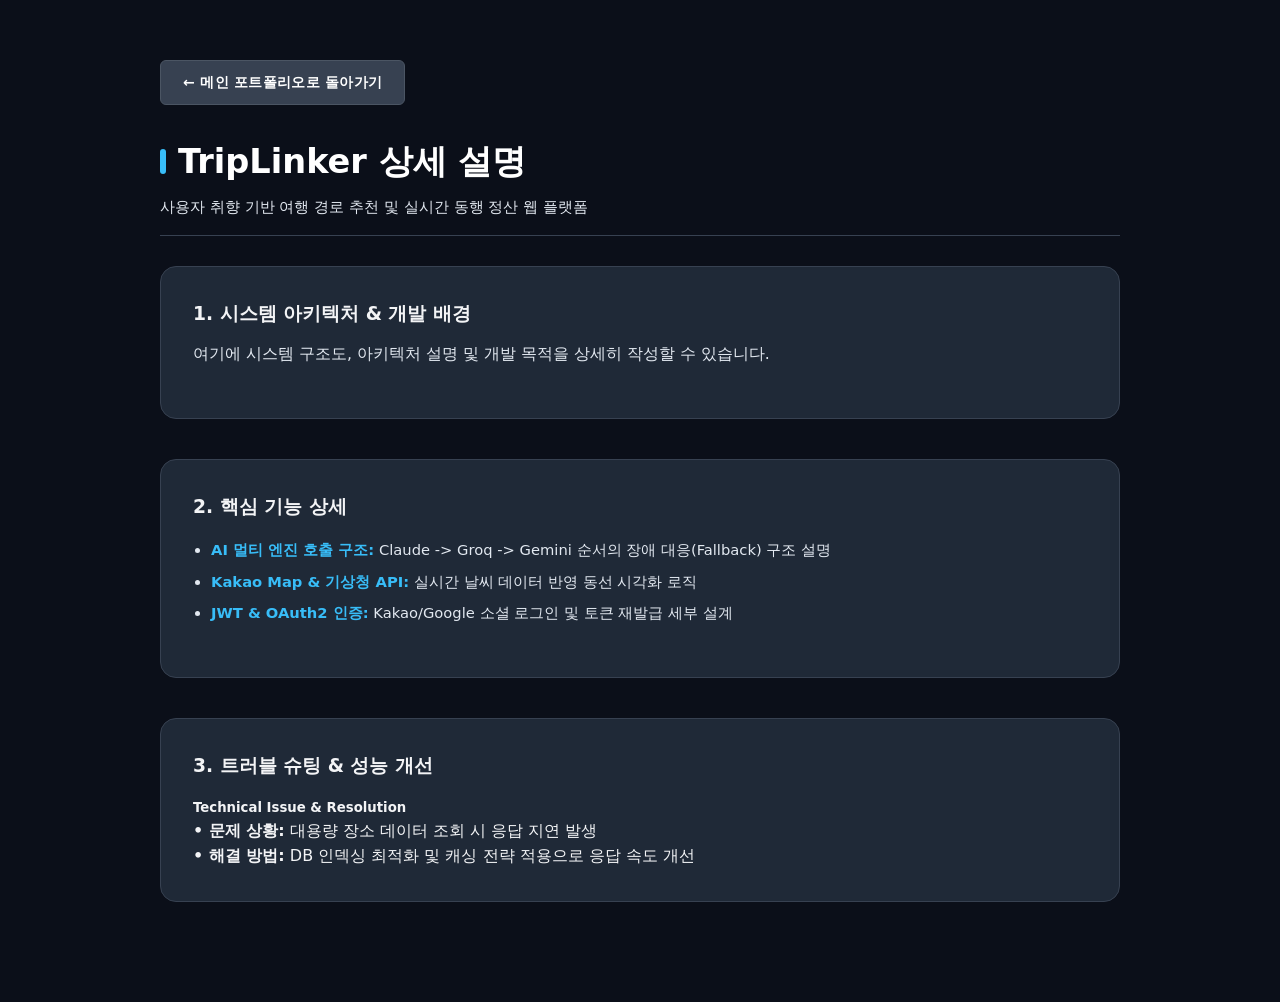
==== jangbogo-detail.html @ f726d792 "수정" ====
<!DOCTYPE html>
<html lang="ko">
<head>
    <meta charset="UTF-8">
    <meta name="viewport" content="width=device-width, initial-scale=1.0">
    <title>TripLinker 상세 설명 | 김재민</title>
    <link rel="stylesheet" href="css/style.css">
</head>
<body>

<div class="wrapper">
    <main style="max-width: 1000px; margin: 0 auto; padding: 60px 20px;">

        <!-- 돌아가기 버튼 -->
        <div style="margin-bottom: 30px;">
            <a href="index.html" class="btn btn-secondary" style="display: inline-flex; align-items: center; gap: 8px;">
                ← 메인 포트폴리오로 돌아가기
            </a>
        </div>

        <div class="content-header">
            <h2>TripLinker 상세 설명</h2>
            <p class="section-desc">사용자 취향 기반 여행 경로 추천 및 실시간 동행 정산 웹 플랫폼</p>
        </div>

        <!-- 프로젝트 개요 -->
        <div class="project-block">
            <h3>1. 시스템 아키텍처 & 개발 배경</h3>
            <p class="project-desc" style="margin-top: 12px;">
                여기에 시스템 구조도, 아키텍처 설명 및 개발 목적을 상세히 작성할 수 있습니다.
            </p>
        </div>

        <!-- 상세 기능 설명 -->
        <div class="project-block">
            <h3>2. 핵심 기능 상세</h3>
            <ul class="details-list" style="margin-top: 16px;">
                <li><strong>AI 멀티 엔진 호출 구조:</strong> Claude -> Groq -> Gemini 순서의 장애 대응(Fallback) 구조 설명</li>
                <li><strong>Kakao Map & 기상청 API:</strong> 실시간 날씨 데이터 반영 동선 시각화 로직</li>
                <li><strong>JWT & OAuth2 인증:</strong> Kakao/Google 소셜 로그인 및 토큰 재발급 세부 설계</li>
            </ul>
        </div>

        <!-- 트러블슈팅 -->
        <div class="project-block">
            <h3>3. 트러블 슈팅 & 성능 개선</h3>
            <div class="trouble-card" style="margin-top: 16px;">
                <h5>Technical Issue & Resolution</h5>
                <p><strong>• 문제 상황:</strong> 대용량 장소 데이터 조회 시 응답 지연 발생</p>
                <p><strong>• 해결 방법:</strong> DB 인덱싱 최적화 및 캐싱 전략 적용으로 응답 속도 개선</p>
            </div>
        </div>

    </main>
</div>

</body>
</html>
---- css/style.css ----
html {
    scroll-behavior: smooth;
}

:root {
    --bg-body: #0b0f19;
    --bg-sidebar: #111827;
    --bg-card: #1f2937;

    --primary: #38bdf8;
    --primary-glow: rgba(56, 189, 248, 0.2);

    --text-title: #ffffff;
    --text-main: #f3f4f6;
    --text-sub: #e2e8f0;

    --border: #374151;
    --accent-bg: rgba(56, 189, 248, 0.12);
}

* {
    box-sizing: border-box;
    margin: 0;
    padding: 0;
    font-family: 'Pretendard', -apple-system, BlinkMacSystemFont, system-ui, sans-serif;
}

body {
    background-color: var(--bg-body);
    color: var(--text-main);
    line-height: 1.6;
}

/* 레이아웃 */
.wrapper {
    display: flex;
    max-width: 1400px;
    margin: 0 auto;
    min-height: 100vh;
}

/* 사이드바 */
aside {
    width: 320px;
    background: var(--bg-sidebar);
    border-right: 1px solid var(--border);
    padding: 40px 24px;
    position: sticky;
    top: 0;
    height: 100vh;
    display: flex;
    flex-direction: column;
    justify-content: space-between;
    overflow-y: auto;
    flex-shrink: 0;
}

.brand h1 {
    font-size: 2.2rem;
    color: var(--text-title);
    font-weight: 900;
    letter-spacing: -0.5px;
    margin-bottom: 2px;
}

.brand .role {
    color: var(--primary);
    font-size: 1.1rem;
    font-weight: 700;
    margin-bottom: 18px;
}

.bio {
    font-size: 0.9rem;
    color: var(--text-sub);
    margin-bottom: 24px;
    line-height: 1.6;
    word-break: keep-all;
}

/* 인적사항 */
.contact-info {
    list-style: none;
    font-size: 0.88rem;
    margin-bottom: 30px;
    background: rgba(0, 0, 0, 0.25);
    padding: 16px;
    border-radius: 8px;
    border: 1px solid var(--border);
}

.contact-info li {
    margin-bottom: 10px;
    color: var(--text-main);
    display: flex;
    align-items: center;
    gap: 8px;
}

.contact-info a {
    color: inherit;
    text-decoration: none;
    border-bottom: 1px dashed #374151;
    transition: all 0.2s ease;
    cursor: pointer;
}

.contact-info a:hover {
    color: #ffffff;
    border-bottom: 1px solid #ffffff;
}

.contact-info li strong {
    color: var(--primary);
}

.contact-info li:last-child {
    margin-bottom: 0;
}

/* 기술 스택 */
.sidebar-section-title {
    font-size: 0.88rem;
    text-transform: uppercase;
    letter-spacing: 1.2px;
    color: var(--primary);
    margin-bottom: 10px;
    font-weight: 800;
}

.skills-group {
    display: flex;
    flex-wrap: wrap;
    gap: 6px;
    margin-bottom: 20px;
}

.skill-chip {
    background: rgba(255, 255, 255, 0.05);
    border: 1px solid var(--border);
    color: var(--text-main);
    font-size: 0.82rem;
    padding: 4px 10px;
    border-radius: 6px;
}

/* 메인 영역 */
main {
    flex-grow: 1;
    padding: 50px 40px;
}

.content-header {
    margin-bottom: 30px;
    border-bottom: 1px solid var(--border);
    padding-bottom: 16px;
    scroll-margin-top: 80px;
}

.content-header h2 {
    font-size: 2.1rem;
    color: var(--text-title);
    font-weight: 900;
    display: flex;
    align-items: center;
    gap: 12px;
}

.content-header h2::before {
    content: '';
    display: inline-block;
    width: 6px;
    height: 1.6rem;
    background: var(--primary);
    border-radius: 3px;
}

.section-desc {
    font-size: 0.95rem;
    color: var(--text-sub);
    margin-top: 8px;
    line-height: 1.5;
}

/* 프로젝트 */
.project-block {
    background: var(--bg-card);
    border: 1px solid var(--border);
    border-radius: 16px;
    padding: 32px;
    margin-bottom: 40px;
    transition: transform 0.2s, border-color 0.2s;
    scroll-margin-top: 80px;
}

.project-label {
    color: var(--primary);
    font-size: 1rem;
    font-weight: 800;
    text-transform: uppercase;
    letter-spacing: 1.5px;
    margin-bottom: 8px;
    display: inline-block;
}

.project-head {
    display: flex;
    justify-content: space-between;
    align-items: flex-start;
    margin-bottom: 12px;
}

.project-head h3 {
    font-size: 1.6rem;
    color: var(--text-title);
    font-weight: 800;
    margin-top: 0;
}

.project-period {
    font-size: 0.8rem;
    color: var(--primary);
    background: var(--accent-bg);
    padding: 4px 12px;
    border-radius: 20px;
    font-weight: 700;
    border: 1px solid rgba(56, 189, 248, 0.3);
}

.project-desc {
    font-size: 0.98rem;
    color: var(--text-sub);
    margin-bottom: 20px;
}

/* 미디어 이미지 */
.media-grid {
    display: grid;
    grid-template-columns: repeat(2, 1fr);
    gap: 16px;
    margin-bottom: 24px;
}

.media-frame {
    width: 100%;
    height: 220px;
    background: #111827;
    border: 1px dashed var(--border);
    border-radius: 8px;
    display: flex;
    align-items: center;
    justify-content: center;
    color: var(--text-sub);
    font-size: 0.8rem;
    overflow: hidden;
}

.media-frame img {
    cursor: pointer;
    transition: transform 0.2s ease;
}

.media-frame img:hover {
    transform: scale(1.01);
}

.media-frame.single-media {
    width: 100%;
    height: auto;
    margin-bottom: 24px;
    border-radius: 8px;
    border: 1px solid var(--border);
    overflow: hidden;
}

.media-frame.single-media img {
    width: 100%;
    height: auto;
    display: block;
    object-fit: contain;
}

/* 이미지 모달 */
.image-modal {
    display: none;
    position: fixed;
    z-index: 1000;
    left: 0;
    top: 0;
    width: 100%;
    height: 100%;
    background-color: rgba(0, 0, 0, 0.88);
    backdrop-filter: blur(5px);
    justify-content: center;
    align-items: center;
}

.modal-content {
    max-width: 90%;
    max-height: 90%;
    border-radius: 8px;
    box-shadow: 0 0 30px rgba(0, 0, 0, 0.8);
    object-fit: contain;
}

.close-btn {
    position: absolute;
    top: 20px;
    right: 35px;
    color: #ffffff;
    font-size: 40px;
    font-weight: bold;
    cursor: pointer;
}

/* 상세 설명 목록 */
.details-title {
    font-size: 0.95rem;
    color: var(--text-title);
    margin-bottom: 10px;
    font-weight: 800;
}

.details-list {
    padding-left: 18px;
    font-size: 0.92rem;
    margin-bottom: 20px;
    color: var(--text-sub);
}

.details-list li {
    margin-bottom: 8px;
}

.details-list strong {
    color: var(--primary);
    font-weight: 700;
}

/* 교육 및 이수 과목 */
.education-block {
    background: var(--bg-card);
    border: 1px solid var(--border);
    border-radius: 16px;
    padding: 32px;
    margin-bottom: 48px;
}

.course-grid {
    display: grid;
    grid-template-columns: 1fr;
    gap: 12px;
}

.course-item {
    background: rgba(0, 0, 0, 0.2);
    border: 1px solid var(--border);
    border-radius: 8px;
    padding: 16px;
}

.course-header {
    display: flex;
    justify-content: space-between;
    align-items: center;
    margin-bottom: 6px;
}

.course-header h4 {
    color: #ffffff;
    font-size: 0.95rem;
    font-weight: 700;
}

.course-hours {
    font-size: 0.8rem;
    color: #ffffff;
    background: rgba(255, 255, 255, 0.05);
    padding: 2px 8px;
    border-radius: 12px;
    border: 1px solid var(--border);
}

.course-desc {
    font-size: 0.85rem;
    color: #94a3b8;
    line-height: 1.5;
}

/* 네비게이션 */
.top-nav {
    position: sticky;
    top: 0;
    background: rgba(11, 15, 25, 0.9);
    backdrop-filter: blur(8px);
    z-index: 100;
    padding: 16px 0;
    margin-bottom: 30px;
    border-bottom: 1px solid var(--border);
    display: flex;
    justify-content: space-between;
    align-items: center;
}

.nav-links {
    display: flex;
    align-items: center;
    gap: 10px;
}

.nav-contact {
    margin-left: auto;
    display: flex;
    gap: 14px;
    align-items: center;
    font-size: 0.88rem;
}

.top-nav a {
    color: var(--text-sub);
    font-weight: 600;
    font-size: 0.95rem;
    text-decoration: none;
    padding: 6px 14px;
    border-radius: 6px;
    transition: all 0.2s ease;
}

.top-nav a:hover {
    color: var(--text-title);
    background: rgba(255, 255, 255, 0.08);
}

/* 드롭다운 메뉴 */
.nav-dropdown {
    position: relative;
    display: inline-block;
}

.nav-dropdown::after {
    content: '';
    position: absolute;
    top: 100%;
    left: 0;
    width: 100%;
    height: 10px;
}

.nav-dropdown .dropdown-menu {
    display: none;
    position: absolute;
    top: calc(100% + 4px);
    left: 0;
    background: var(--bg-card);
    border: 1px solid var(--border);
    border-radius: 8px;
    padding: 6px 0;
    min-width: 150px;
    box-shadow: 0 8px 24px rgba(0, 0, 0, 0.5);
    z-index: 200;
}

.nav-dropdown:hover .dropdown-menu {
    display: block;
}

.dropdown-item {
    position: relative;
}

.dropdown-item > a {
    display: flex;
    justify-content: space-between;
    align-items: center;
    padding: 10px 16px;
    color: var(--text-sub);
    font-size: 0.85rem;
    font-weight: 500;
    text-decoration: none;
    white-space: nowrap;
    transition: background 0.2s, color 0.2s;
}

.dropdown-item:has(.sub-menu) > a::after {
    content: '›';
    font-size: 1rem;
    color: var(--text-sub);
    margin-left: 12px;
}

.dropdown-item:hover > a {
    color: #ffffff;
    background: rgba(255, 255, 255, 0.08);
}

.sub-menu {
    display: none;
    position: absolute;
    top: -1px;
    left: 100%;
    margin-left: 0;
    background: var(--bg-card);
    border: 1px solid var(--border);
    border-radius: 8px;
    padding: 6px 0;
    min-width: 150px;
    box-shadow: 0 8px 24px rgba(0, 0, 0, 0.5);
    z-index: 210;
}

.dropdown-item:hover .sub-menu {
    display: block;
}

.sub-menu a {
    display: block;
    padding: 10px 16px;
    color: var(--text-sub);
    font-size: 0.85rem;
    font-weight: 500;
    text-decoration: none;
    white-space: nowrap;
    background: transparent;
    transition: background 0.2s, color 0.2s;
}

.sub-menu a:hover {
    color: #ffffff;
    background: rgba(255, 255, 255, 0.08);
}

/* 프로젝트 버튼 */
.project-actions {
    display: flex;
    justify-content: center;
    gap: 16px;
    margin-top: 28px;
}

.btn {
    display: inline-flex;
    align-items: center;
    justify-content: center;
    padding: 10px 22px;
    font-size: 0.88rem;
    font-weight: 700;
    border-radius: 6px;
    text-decoration: none;
    transition: all 0.2s ease-in-out;
    cursor: pointer;
    letter-spacing: 0.3px;
}

.btn-primary {
    background: #ffffff;
    color: #0b0f19;
    border: 1px solid #ffffff;
    box-shadow: 0 4px 12px rgba(255, 255, 255, 0.15);
}

.btn-primary:hover {
    background: #ffffff;
    border-color: #ffffff;
    color: #0b0f19;
    transform: translateY(-2px);
    box-shadow: 0 4px 14px rgba(255, 255, 255, 0.3);
}

.btn-secondary {
    background: #374151;
    color: #ffffff;
    border: 1px solid #4b5563;
}

.btn-secondary:hover {
    background: #4b5563;
    color: #ffffff;
    border-color: #6b7280;
    transform: translateY(-2px);
}

/* 푸터 */
footer {
    margin-top: 40px;
    font-size: 0.8rem;
    color: var(--text-sub);
    text-align: center;
}


@media (max-width: 900px) {
    .wrapper {
        flex-direction: column;
    }

    aside {
        width: 100%;
        height: auto;
        position: relative;
    }

    main {
        padding: 30px 20px;
    }

    .media-grid {
        grid-template-columns: 1fr;
    }

    .course-grid {
        grid-template-columns: 1fr;
    }
}
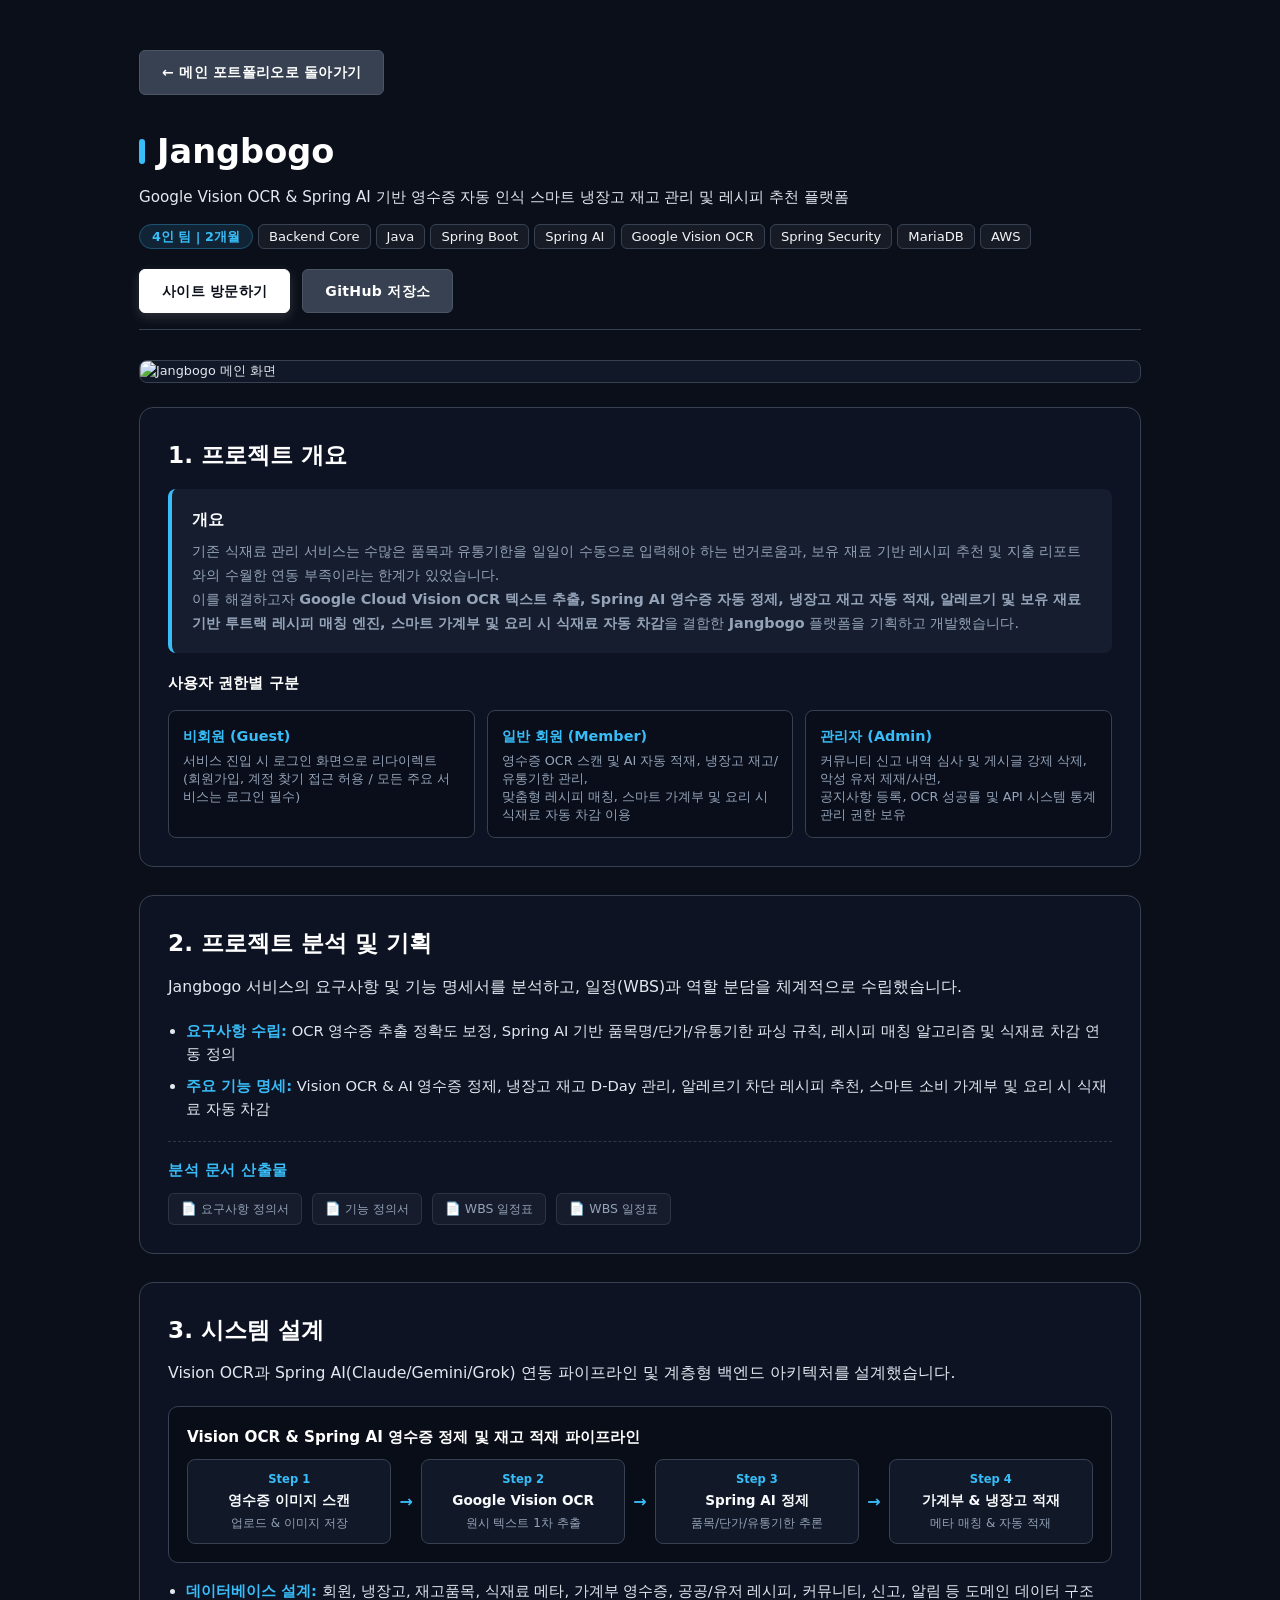
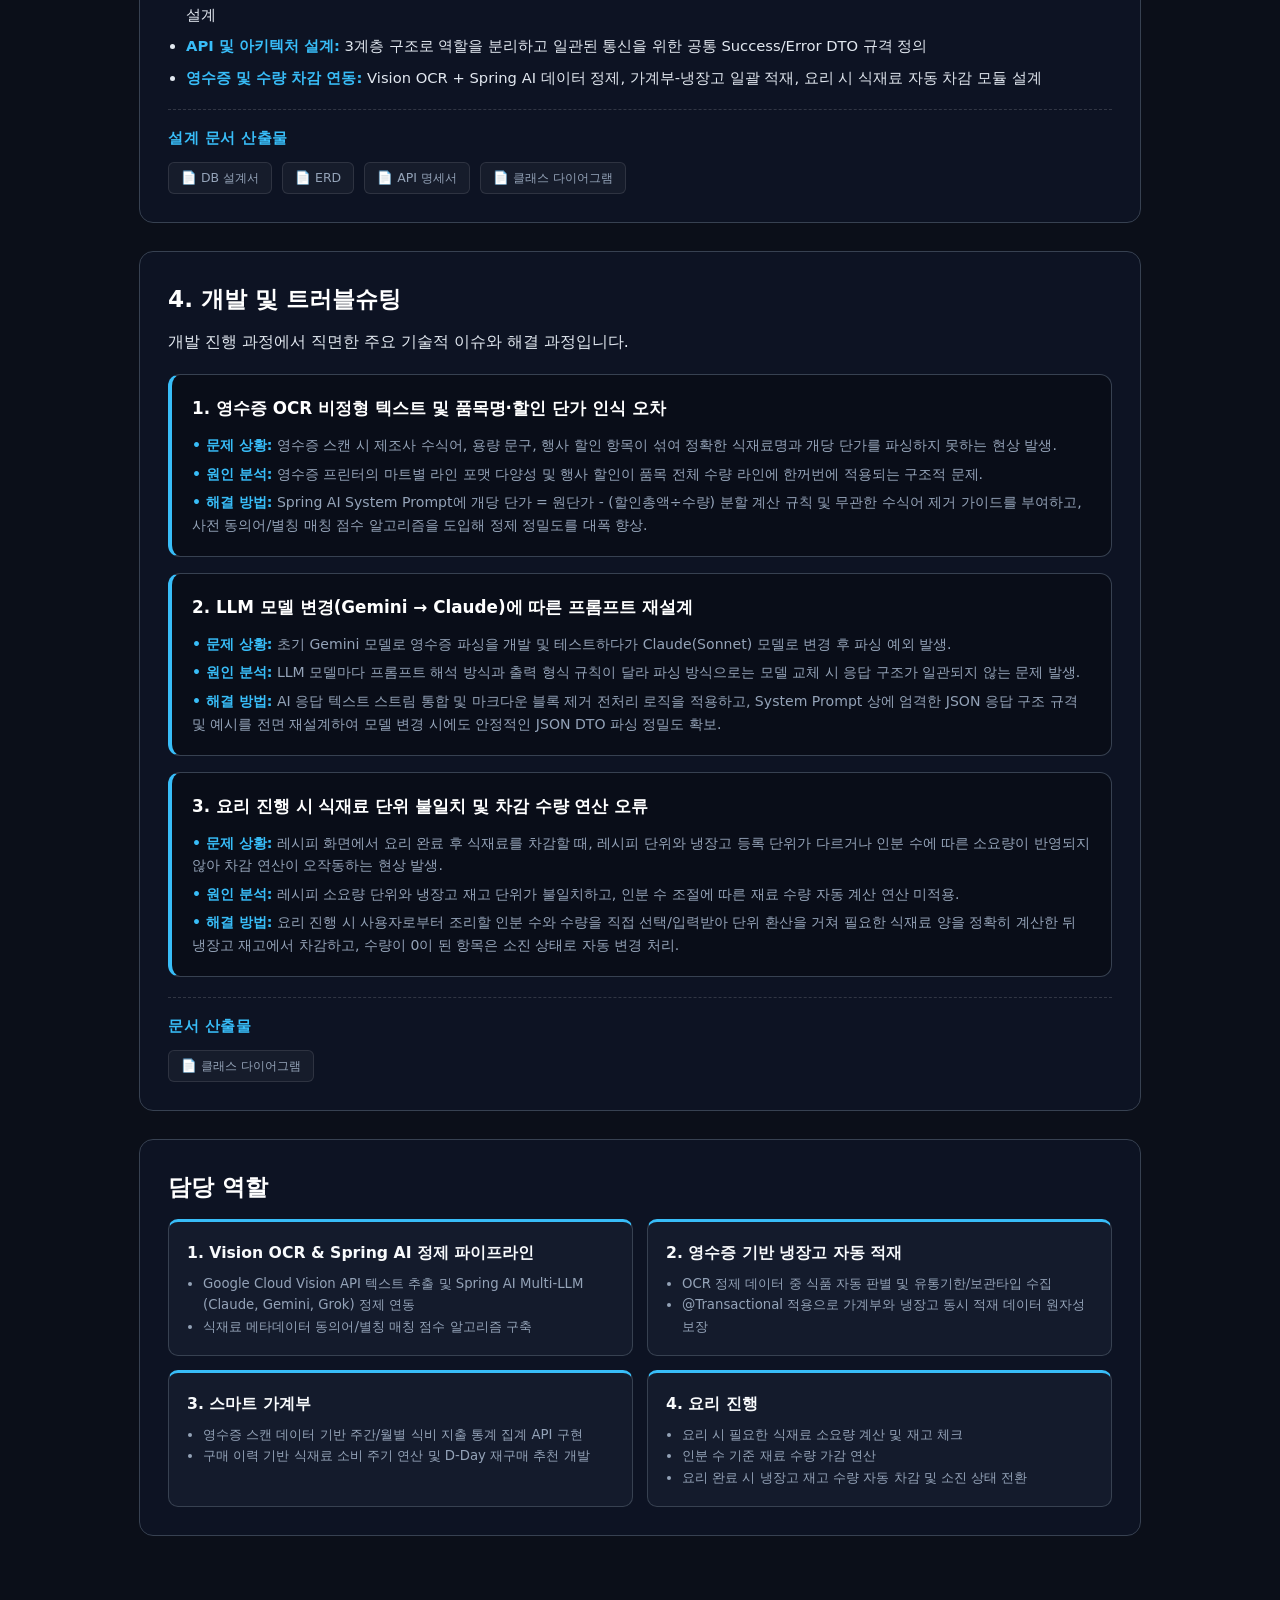
==== commit c4dac4cd: "트립링커 수정 장보고 추가" ====
--- a/jangbogo-detail.html
+++ b/jangbogo-detail.html
@@ -3,13 +3,14 @@
 <head>
     <meta charset="UTF-8">
     <meta name="viewport" content="width=device-width, initial-scale=1.0">
-    <title>TripLinker 상세 설명 | 김재민</title>
+    <title>Jangbogo 상세 개발 설명</title>
     <link rel="stylesheet" href="css/style.css">
+    <link rel="stylesheet" href="css/detail.css">
 </head>
 <body>
 
 <div class="wrapper">
-    <main style="max-width: 1000px; margin: 0 auto; padding: 60px 20px;">
+    <main style="max-width: 1050px; margin: 0 auto; padding: 50px 24px;">
 
         <!-- 돌아가기 버튼 -->
         <div style="margin-bottom: 30px;">
@@ -18,41 +19,255 @@
             </a>
         </div>
 
+        <!-- 헤더 섹션 -->
         <div class="content-header">
-            <h2>TripLinker 상세 설명</h2>
-            <p class="section-desc">사용자 취향 기반 여행 경로 추천 및 실시간 동행 정산 웹 플랫폼</p>
-        </div>
-
-        <!-- 프로젝트 개요 -->
-        <div class="project-block">
-            <h3>1. 시스템 아키텍처 & 개발 배경</h3>
-            <p class="project-desc" style="margin-top: 12px;">
-                여기에 시스템 구조도, 아키텍처 설명 및 개발 목적을 상세히 작성할 수 있습니다.
+            <h2>Jangbogo</h2>
+            <p class="section-desc">Google Vision OCR & Spring AI 기반 영수증 자동 인식 스마트 냉장고 재고 관리 및 레시피 추천 플랫폼</p>
+
+            <div class="tech-stack-group" style="margin-top: 14px;">
+                <span class="project-period">4인 팀 | 2개월</span>
+                <span class="skill-chip">Backend Core</span>
+                <span class="skill-chip">Java</span>
+                <span class="skill-chip">Spring Boot</span>
+                <span class="skill-chip">Spring AI</span>
+                <span class="skill-chip">Google Vision OCR</span>
+                <span class="skill-chip">Spring Security</span>
+                <span class="skill-chip">MariaDB</span>
+                <span class="skill-chip">AWS</span>
+            </div>
+
+            <div class="project-links-group" style="margin-top: 20px; display: flex; gap: 12px; flex-wrap: wrap;">
+                <a href="http://3.34.181.28:9090/" target="_blank" rel="noopener noreferrer" class="btn btn-primary" style="display: inline-flex; align-items: center; gap: 8px;">
+                    사이트 방문하기
+                </a>
+                <a href="https://github.com/eokeon/Jangbogo" target="_blank" rel="noopener noreferrer" class="btn btn-secondary" style="display: inline-flex; align-items: center; gap: 8px;">
+                    GitHub 저장소
+                </a>
+            </div>
+        </div>
+
+        <div class="media-frame single-media">
+            <img src="file/img/Jangbogo-main.png" alt="Jangbogo 메인 화면">
+        </div>
+
+        <!-- 1. 프로젝트 개요 -->
+        <div class="project-block">
+            <h3 class="section-title">1. 프로젝트 개요</h3>
+
+            <!-- 프로젝트 시작 배경 -->
+            <div class="why-start-box">
+                <h5>개요</h5>
+                <p>
+                    기존 식재료 관리 서비스는 수많은 품목과 유통기한을 일일이 수동으로 입력해야 하는 번거로움과, 보유 재료 기반 레시피 추천 및 지출 리포트와의 수월한 연동 부족이라는 한계가 있었습니다.<br>
+                    이를 해결하고자 <strong>Google Cloud Vision OCR 텍스트 추출, Spring AI 영수증 자동 정제, 냉장고 재고 자동 적재, 알레르기 및 보유 재료 기반 투트랙 레시피 매칭 엔진, 스마트 가계부 및 요리 시 식재료 자동 차감</strong>을 결합한 <strong>Jangbogo</strong> 플랫폼을 기획하고 개발했습니다.
+                </p>
+            </div>
+
+            <div class="details-title" style="margin-top: 18px;">사용자 권한별 구분</div>
+            <div class="user-type-grid">
+                <div class="user-type-card">
+                    <h6>비회원 (Guest)</h6>
+                    <p>서비스 진입 시 로그인 화면으로 리다이렉트<br>
+                        (회원가입, 계정 찾기 접근 허용 / 모든 주요 서비스는 로그인 필수)</p>
+                </div>
+                <div class="user-type-card">
+                    <h6>일반 회원 (Member)</h6>
+                    <p>영수증 OCR 스캔 및 AI 자동 적재, 냉장고 재고/유통기한 관리,<br>
+                        맞춤형 레시피 매칭, 스마트 가계부 및 요리 시 식재료 자동 차감 이용</p>
+                </div>
+                <div class="user-type-card">
+                    <h6>관리자 (Admin)</h6>
+                    <p>커뮤니티 신고 내역 심사 및 게시글 강제 삭제, 악성 유저 제재/사면,<br>
+                        공지사항 등록, OCR 성공률 및 API 시스템 통계 관리 권한 보유</p>
+                </div>
+            </div>
+        </div>
+
+        <!-- 2. 프로젝트 분석 및 기획 -->
+        <div class="project-block">
+            <h3 class="section-title">2. 프로젝트 분석 및 기획</h3>
+            <p class="project-desc">
+                Jangbogo 서비스의 요구사항 및 기능 명세서를 분석하고, 일정(WBS)과 역할 분담을 체계적으로 수립했습니다.
             </p>
-        </div>
-
-        <!-- 상세 기능 설명 -->
-        <div class="project-block">
-            <h3>2. 핵심 기능 상세</h3>
-            <ul class="details-list" style="margin-top: 16px;">
-                <li><strong>AI 멀티 엔진 호출 구조:</strong> Claude -> Groq -> Gemini 순서의 장애 대응(Fallback) 구조 설명</li>
-                <li><strong>Kakao Map & 기상청 API:</strong> 실시간 날씨 데이터 반영 동선 시각화 로직</li>
-                <li><strong>JWT & OAuth2 인증:</strong> Kakao/Google 소셜 로그인 및 토큰 재발급 세부 설계</li>
+
+            <ul class="details-list" style="margin-top: 10px;">
+                <li><strong>요구사항 수립:</strong> OCR 영수증 추출 정확도 보정, Spring AI 기반 품목명/단가/유통기한 파싱 규칙, 레시피 매칭 알고리즘 및 식재료 차감 연동 정의</li>
+                <li><strong>주요 기능 명세:</strong> Vision OCR & AI 영수증 정제, 냉장고 재고 D-Day 관리, 알레르기 차단 레시피 추천, 스마트 소비 가계부 및 요리 시 식재료 자동 차감</li>
             </ul>
-        </div>
-
-        <!-- 트러블슈팅 -->
-        <div class="project-block">
-            <h3>3. 트러블 슈팅 & 성능 개선</h3>
-            <div class="trouble-card" style="margin-top: 16px;">
-                <h5>Technical Issue & Resolution</h5>
-                <p><strong>• 문제 상황:</strong> 대용량 장소 데이터 조회 시 응답 지연 발생</p>
-                <p><strong>• 해결 방법:</strong> DB 인덱싱 최적화 및 캐싱 전략 적용으로 응답 속도 개선</p>
+
+            <!-- 서브 산출물 링크 -->
+            <div class="sub-docs-wrapper">
+                <div class="sub-docs-title">분석 문서 산출물</div>
+                <div class="sub-docs-list">
+                    <a href="javascript:void(0);" onclick="openPdfModal('file/pdf/Jangbogo_요구사항_정의서.pdf', '📄 요구사항 정의서', 'file/excel/Jangbogo_요구사항_정의서.xlsx')" class="sub-doc-btn">📄 요구사항 정의서</a>
+                    <a href="javascript:void(0);" onclick="openPdfModal('file/pdf/Jangbogo_기능_정의서.pdf', '📄 기능 정의서', 'file/excel/Jangbogo_기능_정의서.xlsx')" class="sub-doc-btn">📄 기능 정의서</a>
+                    <a href="javascript:void(0);" onclick="openPdfModal('file/pdf/Jangbogo_WBS.pdf', '📄 WBS 일정표', 'file/excel/Jangbogo_WBS.xlsx')" class="sub-doc-btn">📄 WBS 일정표</a>
+                    <a href="javascript:void(0);" onclick="openPdfModal('file/pdf/Jangbogo_WBS.pdf', '📄 WBS 일정표', 'file/excel/Jangbogo_WBS.xlsx')" class="sub-doc-btn">📄 WBS 일정표</a>
+
+                </div>
+            </div>
+        </div>
+
+        <!-- 3. 시스템 설계 -->
+        <div class="project-block">
+            <h3 class="section-title">3. 시스템 설계</h3>
+            <p class="project-desc">
+                Vision OCR과 Spring AI(Claude/Gemini/Grok) 연동 파이프라인 및 계층형 백엔드 아키텍처를 설계했습니다.
+            </p>
+
+            <!-- AI & Data 파이프라인 흐름 박스 -->
+            <div class="pipeline-box">
+                <div class="details-title" style="margin-bottom: 4px;">Vision OCR & Spring AI 영수증 정제 및 재고 적재 파이프라인</div>
+                <div class="pipeline-flow">
+                    <div class="pipeline-step">
+                        <div class="step-num">Step 1</div>
+                        <div class="step-title">영수증 이미지 스캔</div>
+                        <div class="step-sub">업로드 & 이미지 저장</div>
+                    </div>
+                    <div class="pipeline-arrow">→</div>
+                    <div class="pipeline-step">
+                        <div class="step-num">Step 2</div>
+                        <div class="step-title">Google Vision OCR</div>
+                        <div class="step-sub">원시 텍스트 1차 추출</div>
+                    </div>
+                    <div class="pipeline-arrow">→</div>
+                    <div class="pipeline-step">
+                        <div class="step-num">Step 3</div>
+                        <div class="step-title">Spring AI 정제</div>
+                        <div class="step-sub">품목/단가/유통기한 추론</div>
+                    </div>
+                    <div class="pipeline-arrow">→</div>
+                    <div class="pipeline-step">
+                        <div class="step-num">Step 4</div>
+                        <div class="step-title">가계부 & 냉장고 적재</div>
+                        <div class="step-sub">메타 매칭 & 자동 적재</div>
+                    </div>
+                </div>
+            </div>
+
+            <ul class="details-list" style="margin-top: 12px;">
+                <li><strong>데이터베이스 설계:</strong> 회원, 냉장고, 재고품목, 식재료 메타, 가계부 영수증, 공공/유저 레시피, 커뮤니티, 신고, 알림 등 도메인 데이터 구조 설계</li>
+                <li><strong>API 및 아키텍처 설계:</strong> 3계층 구조로 역할을 분리하고 일관된 통신을 위한 공통 Success/Error DTO 규격 정의</li>
+                <li><strong>영수증 및 수량 차감 연동:</strong> Vision OCR + Spring AI 데이터 정제, 가계부-냉장고 일괄 적재, 요리 시 식재료 자동 차감 모듈 설계</li>
+            </ul>
+
+            <!-- 서브 산출물 링크 -->
+            <div class="sub-docs-wrapper">
+                <div class="sub-docs-title">설계 문서 산출물</div>
+                <div class="sub-docs-list">
+                    <a href="javascript:void(0);" onclick="openPdfModal('file/pdf/Jangbogo_DB_설계서.pdf', '📄 DB 설계서', 'file/excel/Jangbogo_DB_설계서.xlsx')" class="sub-doc-btn">📄 DB 설계서</a>
+                    <a href="javascript:void(0);" onclick="openPdfModal('file/pdf/Jangbogo_ERD.pdf', '📄 ERD', 'file/img/Jangbogo_ERD.png')" class="sub-doc-btn">📄 ERD</a>
+                    <a href="javascript:void(0);" onclick="openPdfModal('file/pdf/Jangbogo_API_명세서.pdf', '📄 API 명세서', 'file/excel/Jangbogo_API_명세서.xlsx')" class="sub-doc-btn">📄 API 명세서</a>
+                    <a href="javascript:void(0);" onclick="openPdfModal('file/pdf/Jangbogo_클래스_다이어그램.pdf', '📄 클래스 다이어그램', 'file/excel/Jangbogo_클래스_다이어그램.xlsx')" class="sub-doc-btn">📄 클래스 다이어그램</a>
+                </div>
+            </div>
+        </div>
+
+        <!-- 4. 개발 및 트러블슈팅 -->
+        <div class="project-block">
+            <h3 class="section-title">4. 개발 및 트러블슈팅</h3>
+            <p class="project-desc">
+                개발 진행 과정에서 직면한 주요 기술적 이슈와 해결 과정입니다.
+            </p>
+
+            <div class="trouble-card">
+                <h5>1. 영수증 OCR 비정형 텍스트 및 품목명·할인 단가 인식 오차</h5>
+                <p><strong>• 문제 상황:</strong> 영수증 스캔 시 제조사 수식어, 용량 문구, 행사 할인 항목이 섞여 정확한 식재료명과 개당 단가를 파싱하지 못하는 현상 발생.</p>
+                <p><strong>• 원인 분석:</strong> 영수증 프린터의 마트별 라인 포맷 다양성 및 행사 할인이 품목 전체 수량 라인에 한꺼번에 적용되는 구조적 문제.</p>
+                <p><strong>• 해결 방법:</strong> Spring AI System Prompt에 <code>개당 단가 = 원단가 - (할인총액÷수량)</code> 분할 계산 규칙 및 무관한 수식어 제거 가이드를 부여하고, 사전 동의어/별칭 매칭 점수 알고리즘을 도입해 정제 정밀도를 대폭 향상.</p>
+            </div>
+
+            <div class="trouble-card">
+                <h5>2. LLM 모델 변경(Gemini → Claude)에 따른 프롬프트 재설계</h5>
+                <p><strong>• 문제 상황:</strong> 초기 Gemini 모델로 영수증 파싱을 개발 및 테스트하다가 Claude(Sonnet) 모델로 변경 후 파싱 예외 발생.</p>
+                <p><strong>• 원인 분석:</strong> LLM 모델마다 프롬프트 해석 방식과 출력 형식 규칙이 달라 파싱 방식으로는 모델 교체 시 응답 구조가 일관되지 않는 문제 발생.</p>
+                <p><strong>• 해결 방법:</strong> AI 응답 텍스트 스트림 통합 및 마크다운 블록 제거 전처리 로직을 적용하고, System Prompt 상에 엄격한 JSON 응답 구조 규격 및 예시를 전면 재설계하여 모델 변경 시에도 안정적인 JSON DTO 파싱 정밀도 확보.</p>
+            </div>
+
+            <div class="trouble-card">
+                <h5>3. 요리 진행 시 식재료 단위 불일치 및 차감 수량 연산 오류</h5>
+                <p><strong>• 문제 상황:</strong> 레시피 화면에서 요리 완료 후 식재료를 차감할 때, 레시피 단위와 냉장고 등록 단위가 다르거나 인분 수에 따른 소요량이 반영되지 않아 차감 연산이 오작동하는 현상 발생.</p>
+                <p><strong>• 원인 분석:</strong> 레시피 소요량 단위와 냉장고 재고 단위가 불일치하고, 인분 수 조절에 따른 재료 수량 자동 계산 연산 미적용.</p>
+                <p><strong>• 해결 방법:</strong> 요리 진행 시 사용자로부터 조리할 인분 수와 수량을 직접 선택/입력받아 단위 환산을 거쳐 필요한 식재료 양을 정확히 계산한 뒤 냉장고 재고에서 차감하고, 수량이 0이 된 항목은 소진 상태로 자동 변경 처리.</p>
+            </div>
+
+            <!-- 서브 산출물 링크 -->
+            <div class="sub-docs-wrapper">
+                <div class="sub-docs-title">문서 산출물</div>
+                <div class="sub-docs-list">
+                    <a href="javascript:void(0);" onclick="openPdfModal('file/pdf/Jangbogo_클래스_다이어그램.pdf', '📄 클래스 다이어그램', 'file/excel/Jangbogo_클래스_다이어그램.xlsx')" class="sub-doc-btn">📄 클래스 다이어그램</a>
+                </div>
+            </div>
+        </div>
+
+        <!-- 5. 담당 역할 -->
+        <div class="project-block">
+            <h3 class="section-title">담당 역할</h3>
+
+            <div class="mypart-grid">
+                <div class="mypart-card">
+                    <div class="mypart-title">1. Vision OCR & Spring AI 정제 파이프라인</div>
+                    <ul class="mypart-list">
+                        <li>Google Cloud Vision API 텍스트 추출 및 Spring AI Multi-LLM (Claude, Gemini, Grok) 정제 연동</li>
+                        <li>식재료 메타데이터 동의어/별칭 매칭 점수 알고리즘 구축</li>
+                    </ul>
+                </div>
+
+                <div class="mypart-card">
+                    <div class="mypart-title">2. 영수증 기반 냉장고 자동 적재</div>
+                    <ul class="mypart-list">
+                        <li>OCR 정제 데이터 중 식품 자동 판별 및 유통기한/보관타입 수집</li>
+                        <li>@Transactional 적용으로 가계부와 냉장고 동시 적재 데이터 원자성 보장</li>
+                    </ul>
+                </div>
+
+                <div class="mypart-card">
+                    <div class="mypart-title">3. 스마트 가계부</div>
+                    <ul class="mypart-list">
+                        <li>영수증 스캔 데이터 기반 주간/월별 식비 지출 통계 집계 API 구현</li>
+                        <li>구매 이력 기반 식재료 소비 주기 연산 및 D-Day 재구매 추천 개발</li>
+                    </ul>
+                </div>
+
+                <div class="mypart-card">
+                    <div class="mypart-title">4. 요리 진행</div>
+                    <ul class="mypart-list">
+                        <li>요리 시 필요한 식재료 소요량 계산 및 재고 체크</li>
+                        <li>인분 수 기준 재료 수량 가감 연산</li>
+                        <li>요리 완료 시 냉장고 재고 수량 자동 차감 및 소진 상태 전환</li>
+                    </ul>
+                </div>
             </div>
         </div>
 
     </main>
 </div>
 
+<!-- 문서/이미지 모달 영역 -->
+<div id="pdfModal" class="pdf-modal" onclick="closePdfModal(event)">
+    <div class="pdf-modal-content" onclick="event.stopPropagation()">
+        <!-- 상단 헤더 -->
+        <div class="pdf-modal-header">
+            <span id="pdfModalTitle" class="pdf-modal-title">📄 문서 미리보기</span>
+            <div style="display: flex; align-items: center; gap: 10px;">
+                <a id="excelDownloadBtn" href="#" download class="excel-down-btn" style="display: none;">
+                    다운로드
+                </a>
+                <button class="pdf-close-btn" onclick="closePdfModal()">&times;</button>
+            </div>
+        </div>
+        <!-- 뷰어 -->
+        <iframe id="pdfFrame" src="" frameborder="0"></iframe>
+    </div>
+</div>
+
+<!-- 외부 JS 파일 연결 -->
+<script src="js/detail.js"></script>
+<script src="js/script.js"></script>
+
+<div id="imageModal" class="image-modal" onclick="closeModal()">
+    <span class="close-btn">&times;</span>
+    <img class="modal-content" id="modalImg">
+</div>
 </body>
 </html>
--- a/css/detail.css
+++ b/css/detail.css
@@ -0,0 +1,346 @@
+/* 기본 레이아웃 */
+.project-block {
+    background: rgba(15, 23, 42, 0.6);
+    border: 1px solid var(--border, rgba(255, 255, 255, 0.1));
+    border-radius: 14px;
+    padding: 28px;
+    margin-bottom: 28px;
+}
+
+.section-tag {
+    font-size: 0.85rem;
+    font-weight: 800;
+    color: var(--primary, #38bdf8);
+    letter-spacing: 1px;
+    text-transform: uppercase;
+    margin-bottom: 6px;
+    display: block;
+}
+
+.section-title {
+    font-size: 1.45rem;
+    font-weight: 800;
+    color: var(--text-title, #f8fafc);
+    margin-bottom: 12px;
+}
+
+/* 시작 배경 박스 */
+.why-start-box {
+    background: rgba(30, 41, 59, 0.5);
+    border-left: 4px solid var(--primary, #38bdf8);
+    border-radius: 8px;
+    padding: 18px 20px;
+    margin: 16px 0;
+}
+
+.why-start-box h5 {
+    font-size: 1rem;
+    font-weight: 800;
+    color: #f8fafc;
+    margin-bottom: 8px;
+}
+
+.why-start-box p {
+    font-size: 0.9rem;
+    color: #94a3b8;
+    line-height: 1.65;
+    margin: 0;
+}
+
+/* 사용자 유형 태그 */
+.user-type-grid {
+    display: grid;
+    grid-template-columns: repeat(3, 1fr);
+    gap: 12px;
+    margin-top: 14px;
+}
+
+.user-type-card {
+    background: rgba(0, 0, 0, 0.25);
+    border: 1px solid var(--border, rgba(255, 255, 255, 0.08));
+    border-radius: 8px;
+    padding: 14px;
+}
+
+.user-type-card h6 {
+    font-size: 0.9rem;
+    font-weight: 700;
+    color: var(--primary, #38bdf8);
+    margin-bottom: 4px;
+}
+
+.user-type-card p {
+    font-size: 0.8rem;
+    color: #94a3b8;
+    line-height: 1.4;
+    margin: 0;
+}
+
+/* AI 파이프라인 흐름 박스 */
+.pipeline-box {
+    background: rgba(0, 0, 0, 0.3);
+    border: 1px solid var(--border, rgba(255, 255, 255, 0.1));
+    border-radius: 10px;
+    padding: 18px;
+    margin: 16px 0;
+}
+
+.pipeline-flow {
+    display: flex;
+    align-items: center;
+    justify-content: space-between;
+    gap: 8px;
+    margin-top: 10px;
+    flex-wrap: wrap;
+}
+
+.pipeline-step {
+    background: var(--bg-sidebar, #111827);
+    border: 1px solid var(--border, rgba(255, 255, 255, 0.08));
+    border-radius: 8px;
+    padding: 10px 14px;
+    text-align: center;
+    flex: 1;
+    min-width: 120px;
+}
+
+.pipeline-step .step-num {
+    font-size: 0.72rem;
+    color: var(--primary, #38bdf8);
+    font-weight: 800;
+}
+
+.pipeline-step .step-title {
+    font-size: 0.85rem;
+    color: #f8fafc;
+    font-weight: 700;
+    margin-top: 2px;
+}
+
+.pipeline-step .step-sub {
+    font-size: 0.75rem;
+    color: #94a3b8;
+    margin-top: 2px;
+}
+
+.pipeline-arrow {
+    color: var(--primary, #38bdf8);
+    font-weight: 900;
+}
+
+/* 서브 산출물 링크 리스트 */
+.sub-docs-wrapper {
+    margin-top: 20px;
+    padding-top: 16px;
+    border-top: 1px dashed rgba(255, 255, 255, 0.15);
+}
+
+.sub-docs-title {
+    font-size: 0.92rem;
+    font-weight: 800;
+    color: #38bdf8;
+    letter-spacing: 0.5px;
+    margin-bottom: 12px;
+}
+
+.sub-docs-list {
+    display: flex;
+    flex-wrap: wrap;
+    gap: 10px;
+}
+
+.sub-doc-btn {
+    display: inline-flex;
+    align-items: center;
+    gap: 6px;
+    font-size: 0.78rem;
+    color: #94a3b8;
+    background: rgba(255, 255, 255, 0.04);
+    border: 1px solid rgba(255, 255, 255, 0.1);
+    padding: 5px 12px;
+    border-radius: 6px;
+    text-decoration: none;
+    transition: all 0.2s ease;
+}
+
+.sub-doc-btn:hover {
+    background: rgba(56, 189, 248, 0.25);
+    color: #38bdf8;
+    border-color: #38bdf8;
+    transform: translateY(-2px);
+    box-shadow: 0 4px 14px rgba(56, 189, 248, 0.3);
+}
+
+/* 트러블 슈팅 카드 */
+.trouble-card {
+    background: rgba(0, 0, 0, 0.3);
+    border: 1px solid var(--border, rgba(255, 255, 255, 0.1));
+    border-left: 4px solid var(--primary, #38bdf8);
+    border-radius: 12px;
+    padding: 20px;
+    margin-bottom: 16px;
+}
+
+.trouble-card h5 {
+    color: var(--text-title, #f8fafc);
+    font-size: 1.05rem;
+    font-weight: 800;
+    margin-bottom: 12px;
+}
+
+.trouble-card p {
+    font-size: 0.88rem;
+    color: #94a3b8;
+    line-height: 1.6;
+    margin-bottom: 6px;
+}
+
+.trouble-card p:last-child {
+    margin-bottom: 0;
+}
+
+.trouble-card strong {
+    color: var(--primary, #38bdf8);
+}
+
+/* 담당 역할 카드 그리드 */
+.mypart-grid {
+    display: grid;
+    grid-template-columns: repeat(2, 1fr);
+    gap: 14px;
+    margin-top: 14px;
+}
+
+.mypart-card {
+    background: rgba(30, 41, 59, 0.4);
+    border: 1px solid var(--border, rgba(255, 255, 255, 0.08));
+    border-top: 3px solid var(--primary, #38bdf8);
+    border-radius: 10px;
+    padding: 18px;
+}
+
+.mypart-title {
+    font-size: 0.98rem;
+    font-weight: 800;
+    color: #f8fafc;
+    margin-bottom: 8px;
+}
+
+.mypart-list {
+    font-size: 0.83rem;
+    color: #94a3b8;
+    padding-left: 16px;
+    margin: 0;
+    line-height: 1.6;
+}
+
+@media (max-width: 800px) {
+    .user-type-grid, .mypart-grid {
+        grid-template-columns: 1fr;
+    }
+    .pipeline-flow {
+        flex-direction: column;
+    }
+    .pipeline-arrow {
+        transform: rotate(90deg);
+    }
+}
+
+/* PDF 모달 스타일 */
+.pdf-modal {
+    display: none;
+    position: fixed;
+    top: 0;
+    left: 0;
+    width: 100vw;
+    height: 100vh;
+    background-color: rgba(0, 0, 0, 0.85);
+    backdrop-filter: blur(8px);
+    z-index: 99999;
+    justify-content: center;
+    align-items: center;
+}
+
+/* 화면 96% x 94% 사용 (대형 화면) */
+.pdf-modal-content {
+    position: relative;
+    width: 96vw;
+    height: 94vh;
+    background: #0f172a;
+    border: 1px solid rgba(255, 255, 255, 0.15);
+    border-radius: 12px;
+    box-shadow: 0 25px 50px -12px rgba(0, 0, 0, 0.7);
+    overflow: hidden;
+    display: flex;
+    flex-direction: column;
+}
+
+/* 상단 헤더 바 (X 버튼 및 엑셀 다운로드 버튼 배치) */
+.pdf-modal-header {
+    display: flex;
+    justify-content: space-between;
+    align-items: center;
+    padding: 0 20px;
+    background: #1e293b;
+    border-bottom: 1px solid rgba(255, 255, 255, 0.1);
+    height: 50px;
+    flex-shrink: 0;
+}
+
+.pdf-modal-title {
+    color: #f8fafc;
+    font-size: 0.95rem;
+    font-weight: 700;
+}
+
+/* 엑셀 다운로드 버튼 스타일 */
+.excel-down-btn {
+    display: inline-flex;
+    align-items: center;
+    gap: 6px;
+    font-size: 0.8rem;
+    font-weight: 700;
+    color: #10b981;
+    background: rgba(16, 185, 129, 0.12);
+    border: 1px solid rgba(16, 185, 129, 0.3);
+    padding: 6px 12px;
+    border-radius: 6px;
+    text-decoration: none;
+    transition: all 0.2s ease;
+}
+
+.excel-down-btn:hover {
+    background: #10b981;
+    color: #ffffff;
+}
+
+/* 닫기 (X) 버튼 스타일 */
+.pdf-close-btn {
+    font-size: 22px;
+    line-height: 1;
+    color: #94a3b8;
+    background: rgba(255, 255, 255, 0.05);
+    border: 1px solid rgba(255, 255, 255, 0.1);
+    border-radius: 6px;
+    width: 32px;
+    height: 32px;
+    display: flex;
+    align-items: center;
+    justify-content: center;
+    cursor: pointer;
+    transition: all 0.2s ease;
+}
+
+.pdf-close-btn:hover {
+    color: #ffffff;
+    background: #ef4444;
+    border-color: #ef4444;
+}
+
+/* PDF iframe 스타일 */
+#pdfFrame {
+    width: 100%;
+    height: calc(100% - 50px);
+    border: none;
+    background: #ffffff;
+}
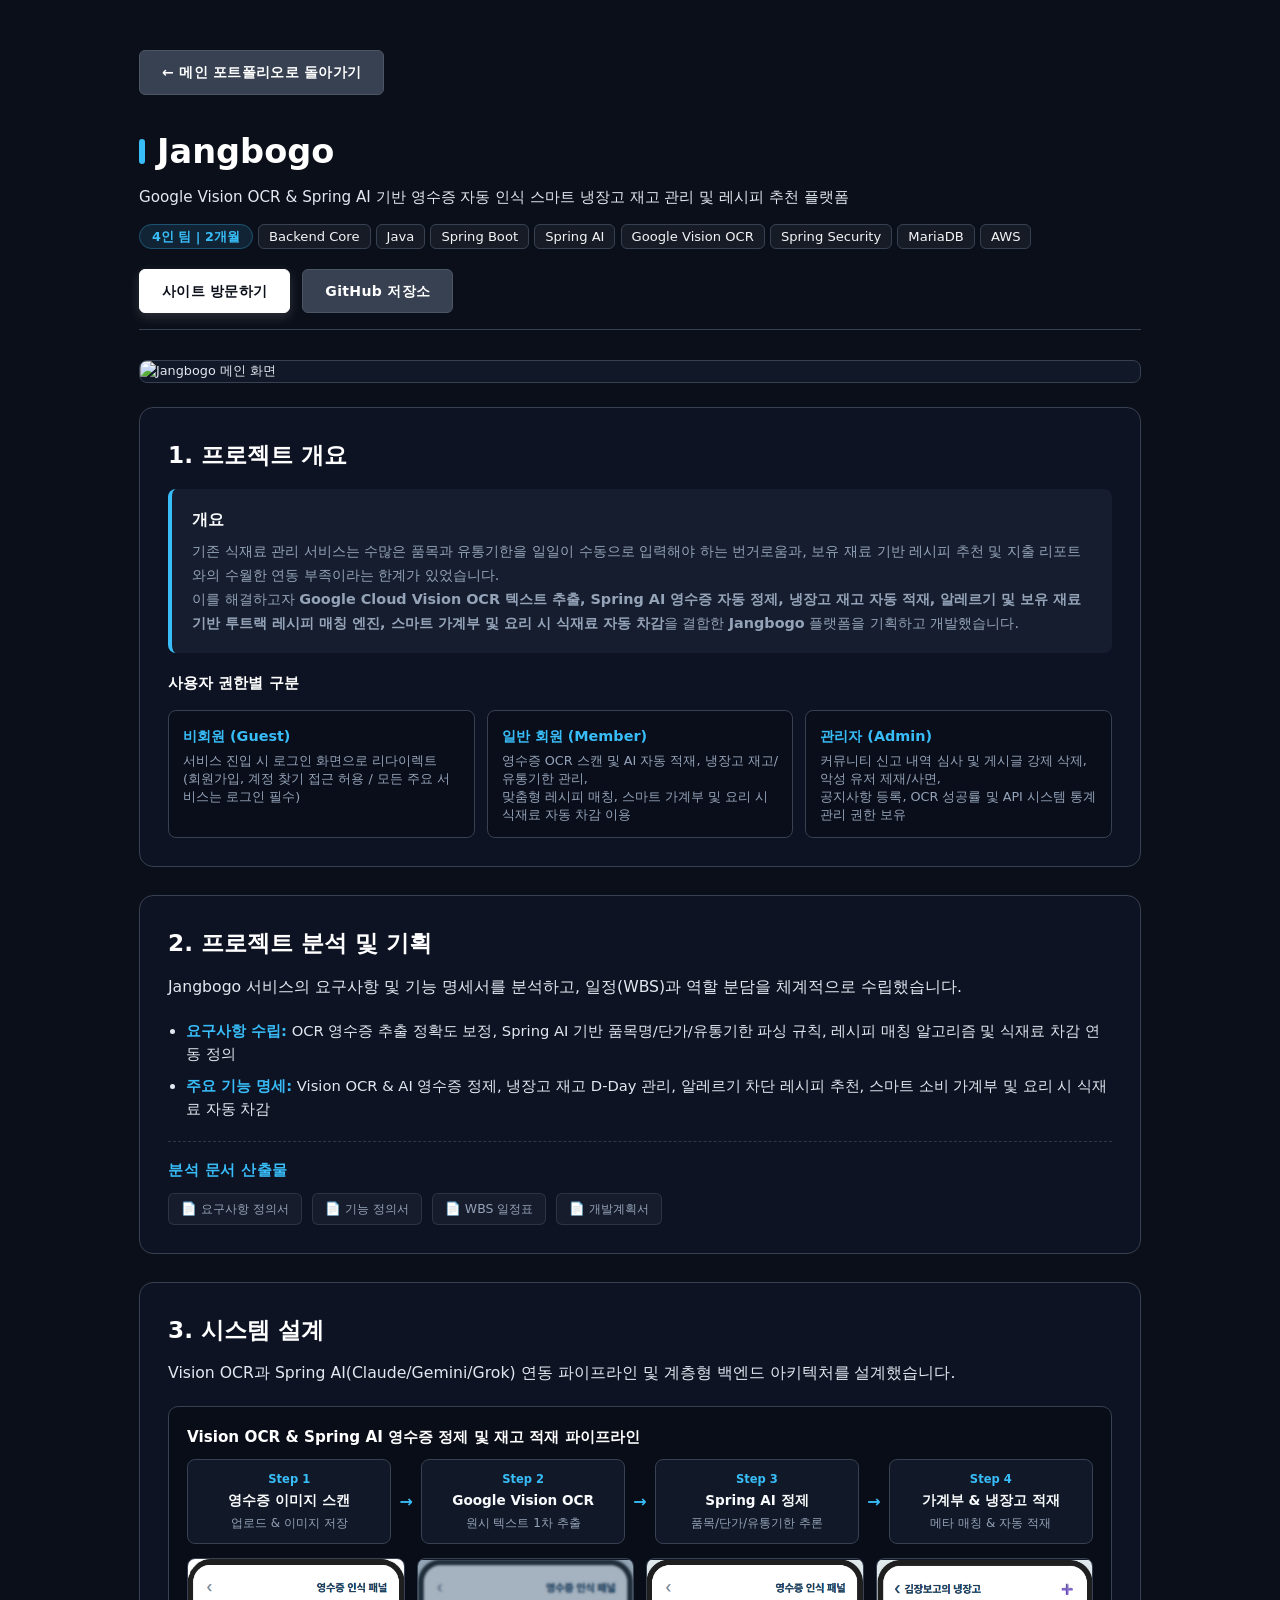
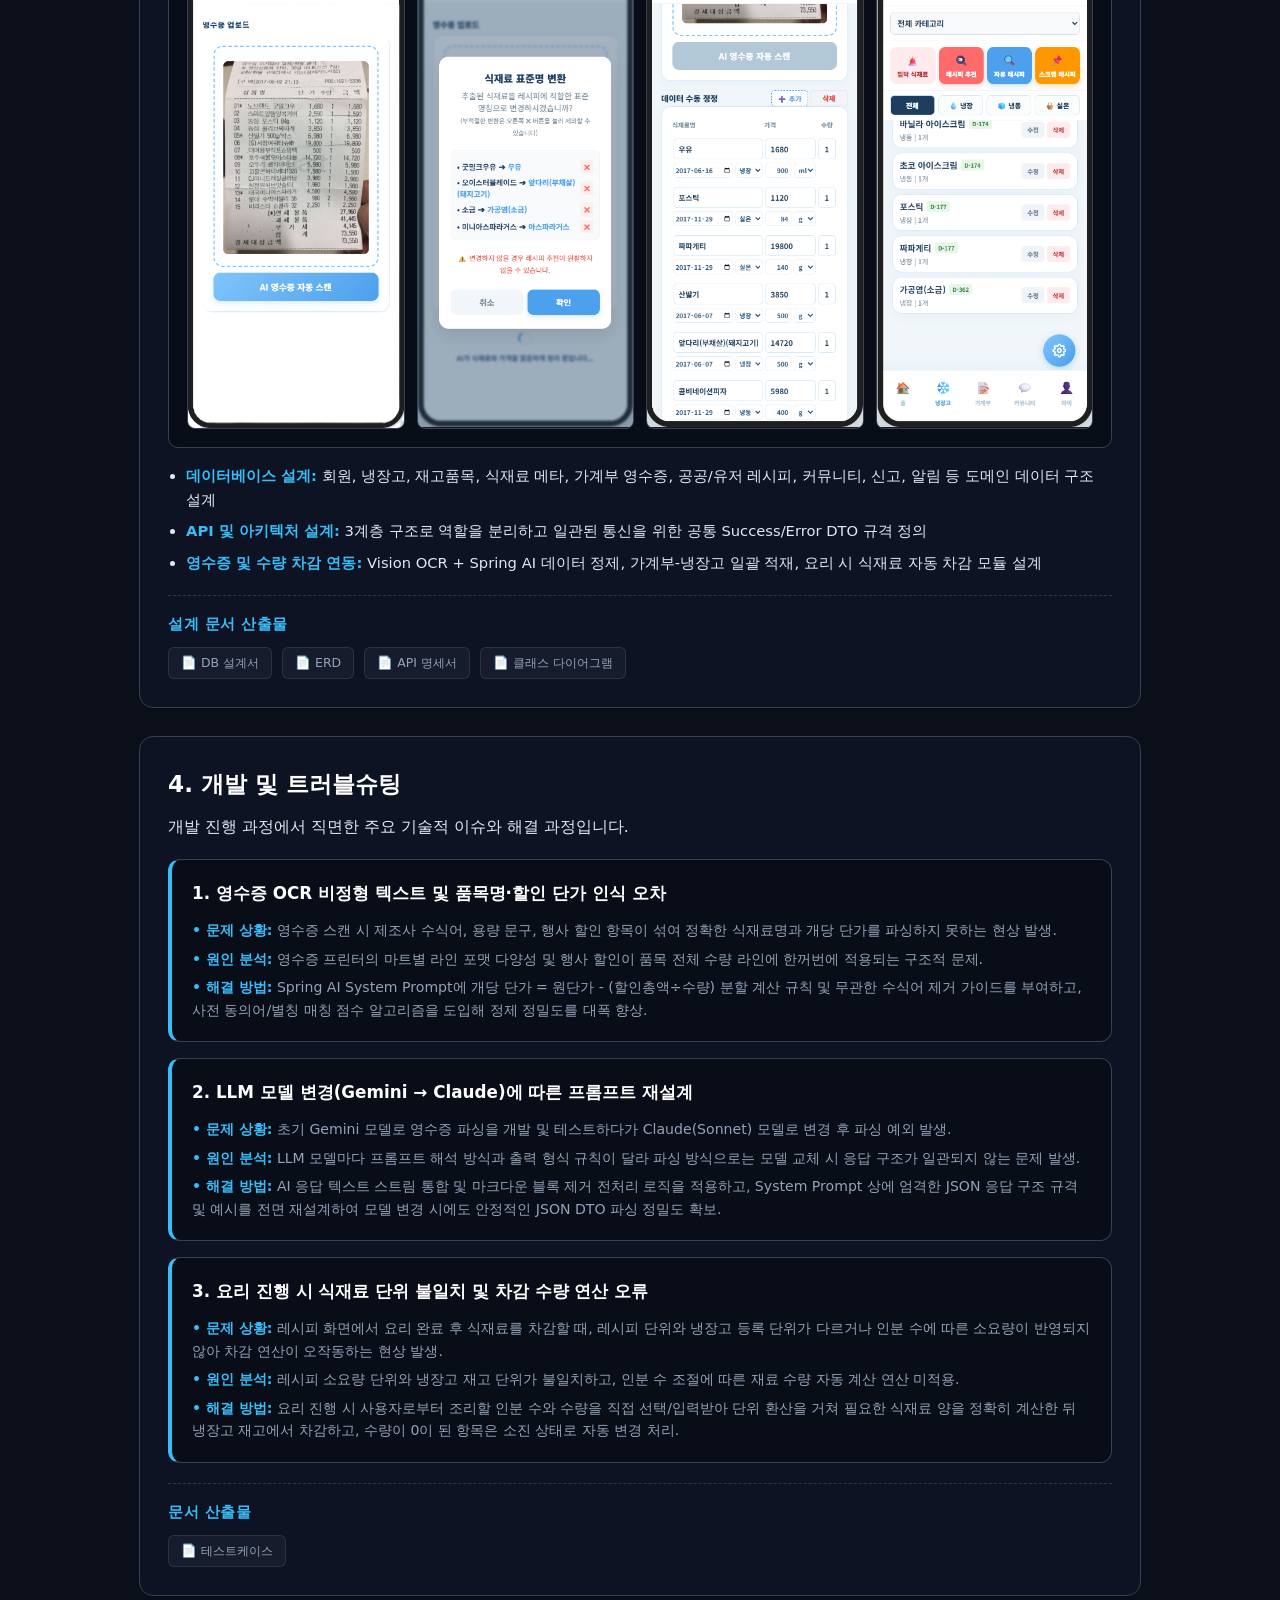
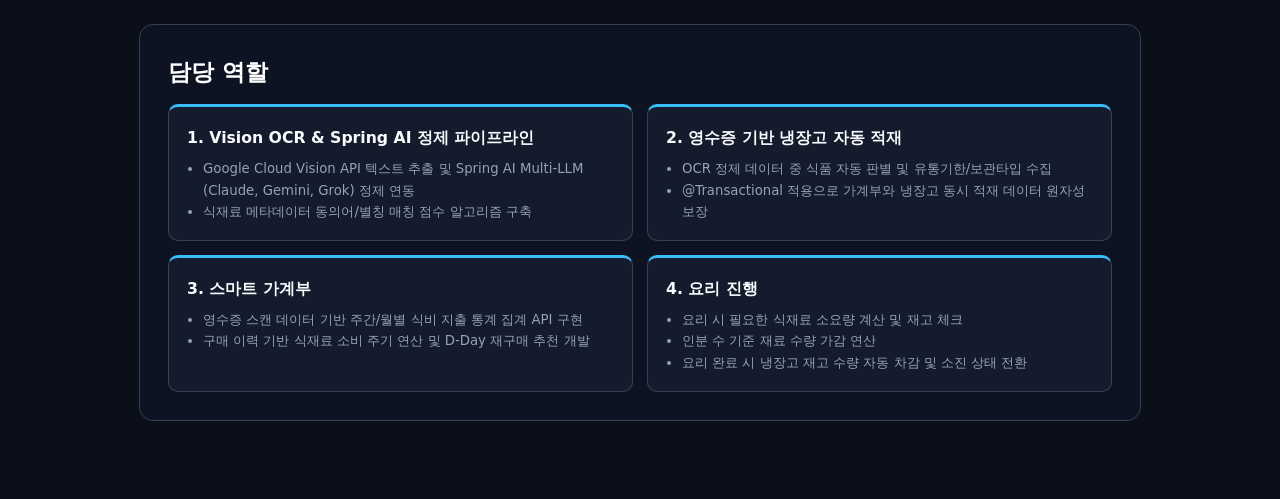
==== commit 7d598f67: "트립링커 수정 장보고 추가" ====
--- a/jangbogo-detail.html
+++ b/jangbogo-detail.html
@@ -102,7 +102,7 @@
                     <a href="javascript:void(0);" onclick="openPdfModal('file/pdf/Jangbogo_요구사항_정의서.pdf', '📄 요구사항 정의서', 'file/excel/Jangbogo_요구사항_정의서.xlsx')" class="sub-doc-btn">📄 요구사항 정의서</a>
                     <a href="javascript:void(0);" onclick="openPdfModal('file/pdf/Jangbogo_기능_정의서.pdf', '📄 기능 정의서', 'file/excel/Jangbogo_기능_정의서.xlsx')" class="sub-doc-btn">📄 기능 정의서</a>
                     <a href="javascript:void(0);" onclick="openPdfModal('file/pdf/Jangbogo_WBS.pdf', '📄 WBS 일정표', 'file/excel/Jangbogo_WBS.xlsx')" class="sub-doc-btn">📄 WBS 일정표</a>
-                    <a href="javascript:void(0);" onclick="openPdfModal('file/pdf/Jangbogo_WBS.pdf', '📄 WBS 일정표', 'file/excel/Jangbogo_WBS.xlsx')" class="sub-doc-btn">📄 WBS 일정표</a>
+                    <a href="javascript:void(0);" onclick="openPdfModal('file/pdf/Jangbogo_불꽃03_개발계획서.pdf', '📄 개발계획서', 'file/pdf/Jangbogo_불꽃03_개발계획서.pdf')" class="sub-doc-btn">📄 개발계획서</a>
 
                 </div>
             </div>
@@ -141,6 +141,22 @@
                         <div class="step-num">Step 4</div>
                         <div class="step-title">가계부 & 냉장고 적재</div>
                         <div class="step-sub">메타 매칭 & 자동 적재</div>
+                    </div>
+                </div>
+
+                <!-- 4개 Step 크기에 맞춰 4열로 배열된 이미지 영역 -->
+                <div style="display: grid; grid-template-columns: repeat(4, 1fr); gap: 12px; margin-top: 14px;">
+                    <div class="media-frame single-media" style="margin: 0;">
+                        <img src="file/img/Jangbogo_scan.png">
+                    </div>
+                    <div class="media-frame single-media" style="margin: 0;">
+                        <img src="file/img/Jangbogo_ai.png">
+                    </div>
+                    <div class="media-frame single-media" style="margin: 0;">
+                        <img src="file/img/Jangbogo_정제_후.png">
+                    </div>
+                    <div class="media-frame single-media" style="margin: 0;">
+                        <img src="file/img/Jangbogo_fridge.png">
                     </div>
                 </div>
             </div>
@@ -156,7 +172,7 @@
                 <div class="sub-docs-title">설계 문서 산출물</div>
                 <div class="sub-docs-list">
                     <a href="javascript:void(0);" onclick="openPdfModal('file/pdf/Jangbogo_DB_설계서.pdf', '📄 DB 설계서', 'file/excel/Jangbogo_DB_설계서.xlsx')" class="sub-doc-btn">📄 DB 설계서</a>
-                    <a href="javascript:void(0);" onclick="openPdfModal('file/pdf/Jangbogo_ERD.pdf', '📄 ERD', 'file/img/Jangbogo_ERD.png')" class="sub-doc-btn">📄 ERD</a>
+                    <a href="javascript:void(0);" onclick="openPdfModal('file/img/Jangbogo_ERD.png', '📄 ERD', 'file/img/Jangbogo_ERD.png')" class="sub-doc-btn">📄 ERD</a>
                     <a href="javascript:void(0);" onclick="openPdfModal('file/pdf/Jangbogo_API_명세서.pdf', '📄 API 명세서', 'file/excel/Jangbogo_API_명세서.xlsx')" class="sub-doc-btn">📄 API 명세서</a>
                     <a href="javascript:void(0);" onclick="openPdfModal('file/pdf/Jangbogo_클래스_다이어그램.pdf', '📄 클래스 다이어그램', 'file/excel/Jangbogo_클래스_다이어그램.xlsx')" class="sub-doc-btn">📄 클래스 다이어그램</a>
                 </div>
@@ -195,7 +211,7 @@
             <div class="sub-docs-wrapper">
                 <div class="sub-docs-title">문서 산출물</div>
                 <div class="sub-docs-list">
-                    <a href="javascript:void(0);" onclick="openPdfModal('file/pdf/Jangbogo_클래스_다이어그램.pdf', '📄 클래스 다이어그램', 'file/excel/Jangbogo_클래스_다이어그램.xlsx')" class="sub-doc-btn">📄 클래스 다이어그램</a>
+                    <a href="javascript:void(0);" onclick="openPdfModal('file/pdf/Jangbogo_테스트케이스.pdf', '📄 테스트케이스', 'file/excel/Jangbogo_테스트케이스.xlsx')" class="sub-doc-btn">📄 테스트케이스</a>
                 </div>
             </div>
         </div>
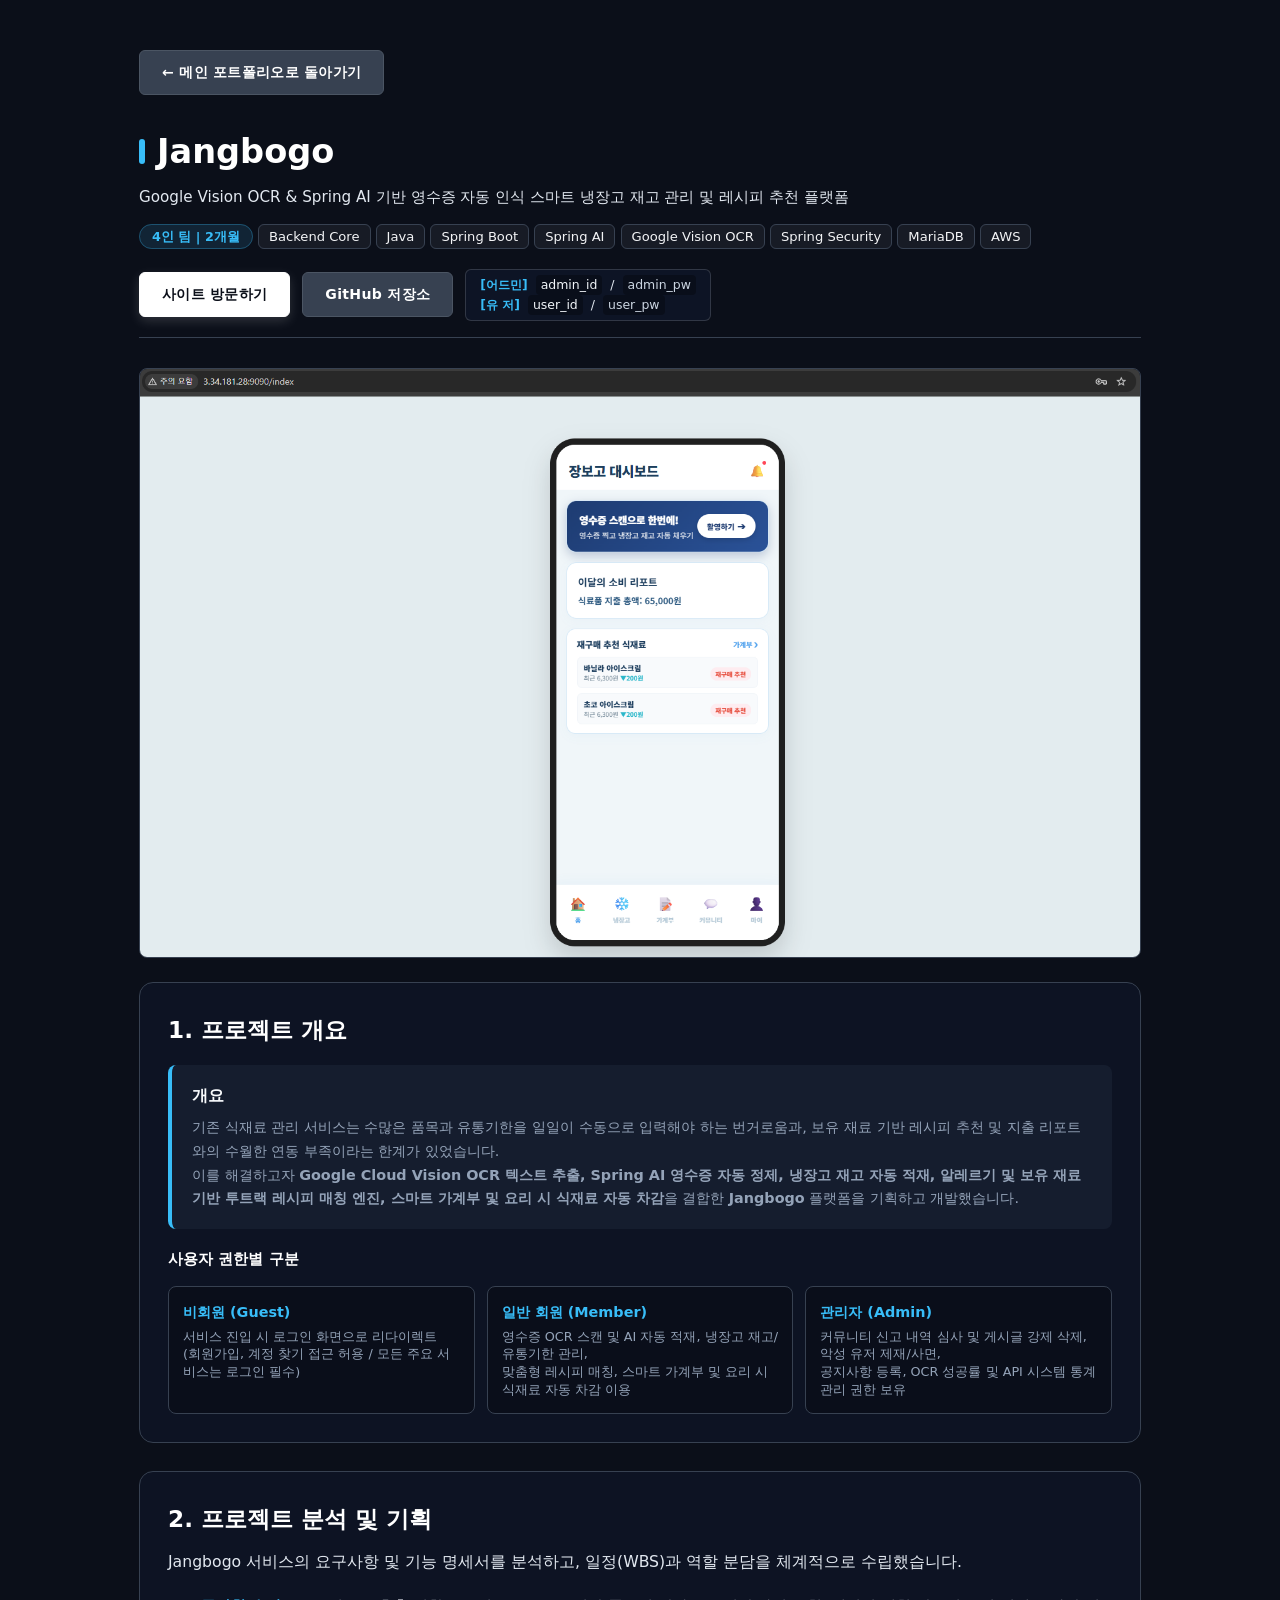
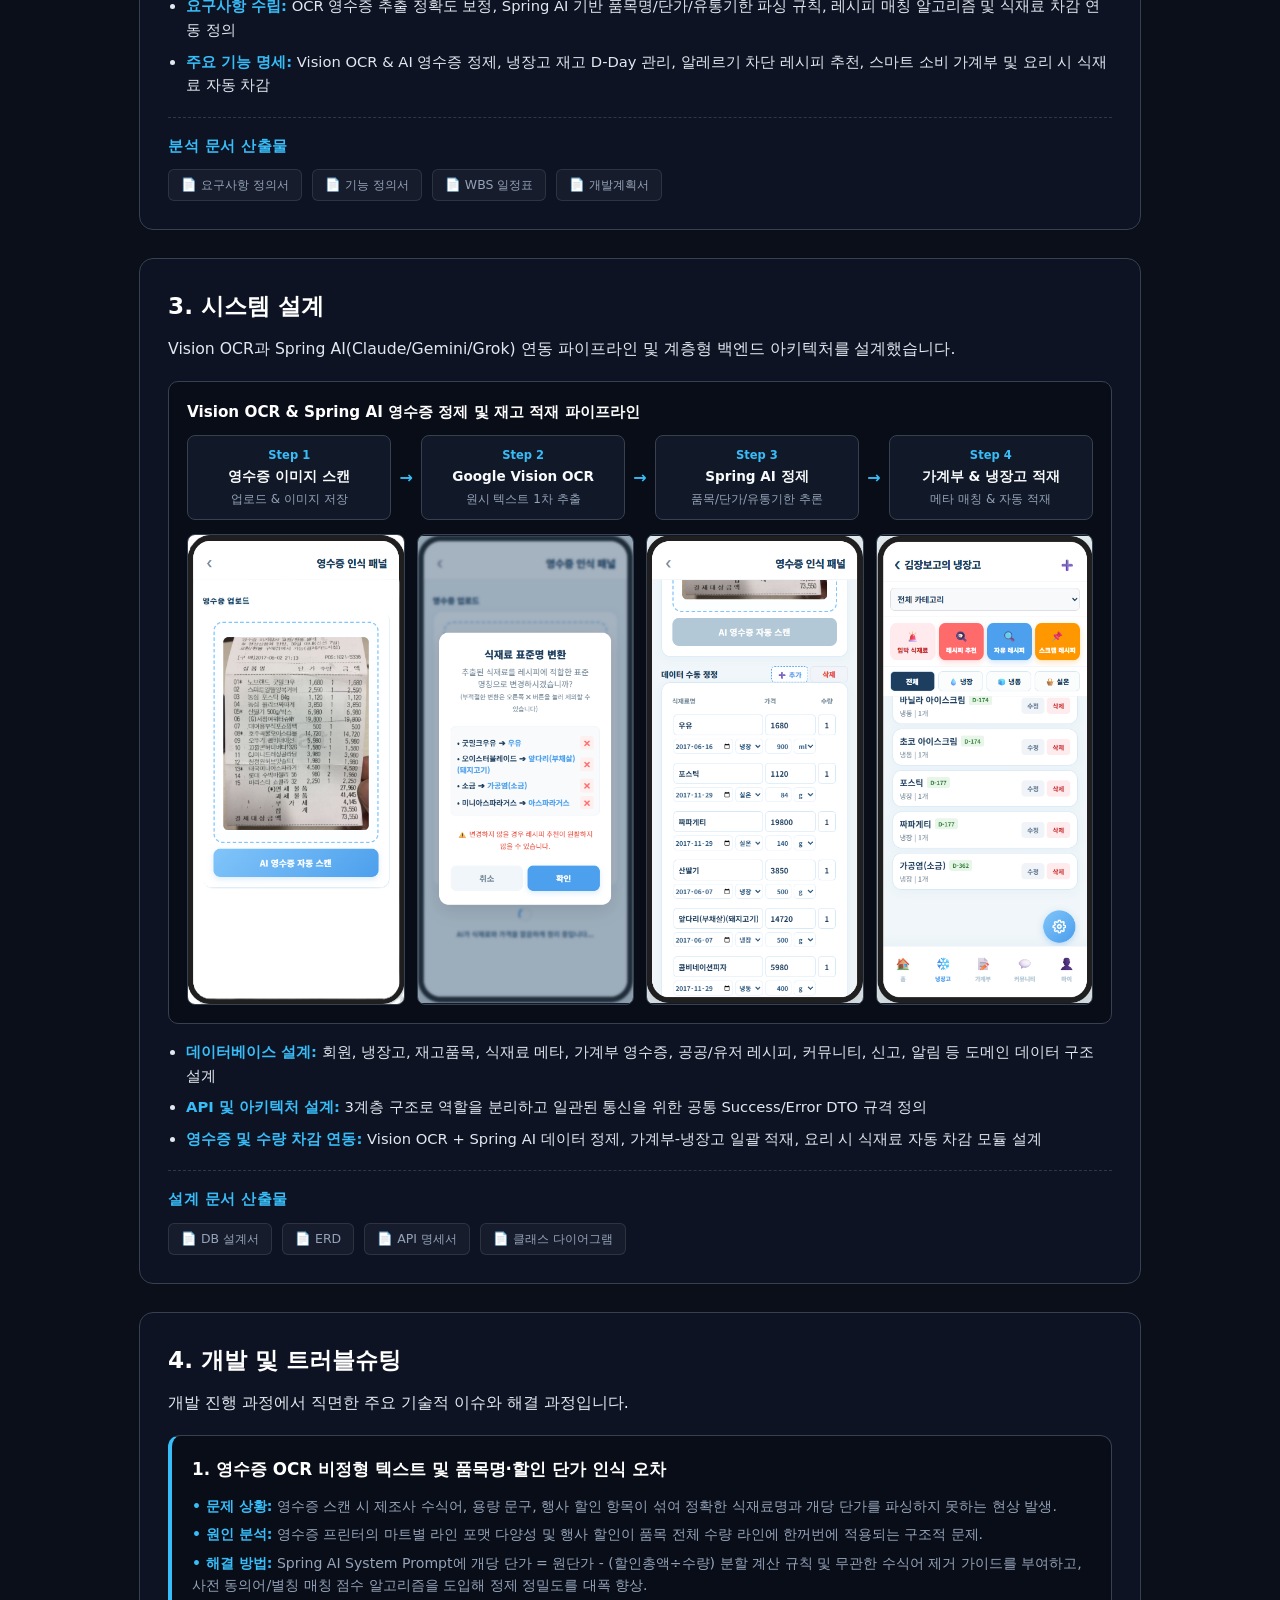
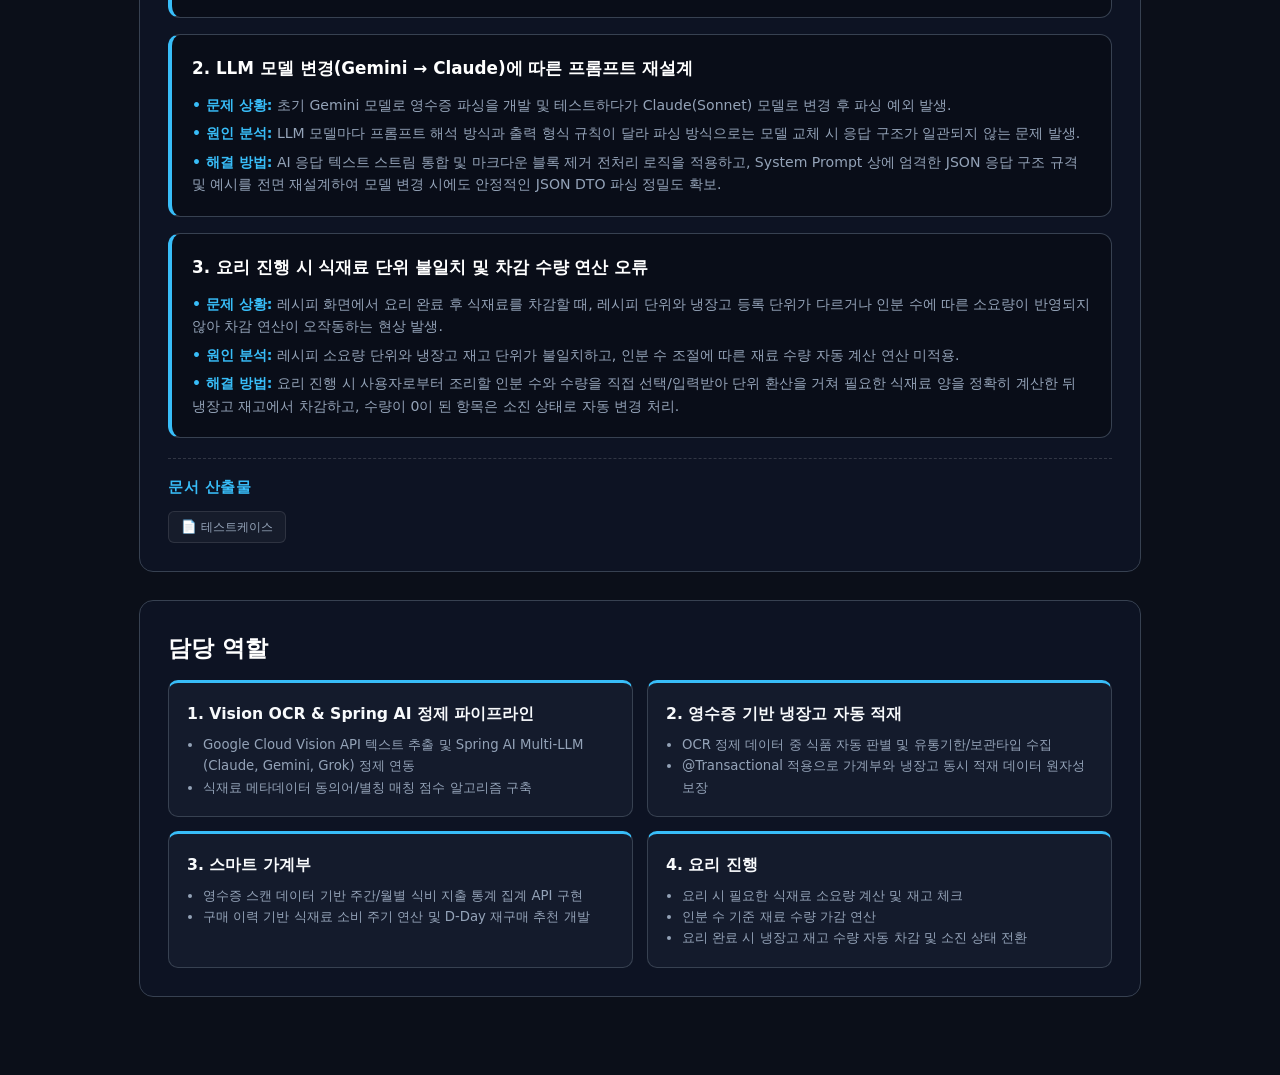
==== commit 61046654: "테스트 계정 추가" ====
--- a/jangbogo-detail.html
+++ b/jangbogo-detail.html
@@ -36,13 +36,28 @@
                 <span class="skill-chip">AWS</span>
             </div>
 
-            <div class="project-links-group" style="margin-top: 20px; display: flex; gap: 12px; flex-wrap: wrap;">
+            <div class="project-links-group" style="margin-top: 20px; display: flex; align-items: center; gap: 12px; flex-wrap: wrap;">
                 <a href="http://3.34.181.28:9090/" target="_blank" rel="noopener noreferrer" class="btn btn-primary" style="display: inline-flex; align-items: center; gap: 8px;">
                     사이트 방문하기
                 </a>
-                <a href="https://github.com/eokeon/Jangbogo" target="_blank" rel="noopener noreferrer" class="btn btn-secondary" style="display: inline-flex; align-items: center; gap: 8px;">
+                <a href="https://github.com/eokeon/Jangbogo" target="_blank" rel="noopener noreferrer" class="btn btn-secondary"
+                   style="display: inline-flex; align-items: center; gap: 8px;">
                     GitHub 저장소
                 </a>
+
+                <!-- 2줄 구조 테스트 계정 박스 (버튼 높이 맞춤) -->
+                <div style="display: inline-flex; flex-direction: column; justify-content: center; background: rgba(15, 23, 42, 0.75); border: 1px solid rgba(255, 255, 255, 0.15); padding: 5px 14px; border-radius: 6px; font-size: 0.78rem; color: #e2e8f0; line-height: 1.45;">
+                    <div style="display: flex; align-items: center; gap: 8px;">
+                        <span style="font-weight: 700; color: #38bdf8;">[어드민]</span>
+                        <code style="background: rgba(0,0,0,0.3); padding: 1px 5px; border-radius: 4px; color: #f1f5f9;">admin_id</code> /
+                        <code style="background: rgba(0,0,0,0.3); padding: 1px 5px; border-radius: 4px; color: #cbd5e1;">admin_pw</code>
+                    </div>
+                    <div style="display: flex; align-items: center; gap: 8px;">
+                        <span style="font-weight: 700; color: #38bdf8;">[유 저]</span>
+                        <code style="background: rgba(0,0,0,0.3); padding: 1px 5px; border-radius: 4px; color: #f1f5f9;">user_id</code> /
+                        <code style="background: rgba(0,0,0,0.3); padding: 1px 5px; border-radius: 4px; color: #cbd5e1;">user_pw</code>
+                    </div>
+                </div>
             </div>
         </div>
 
--- a/css/detail.css
+++ b/css/detail.css
@@ -1,3 +1,4 @@
+/* 기본 레이아웃 */
 /* 기본 레이아웃 */
 .project-block {
     background: rgba(15, 23, 42, 0.6);
